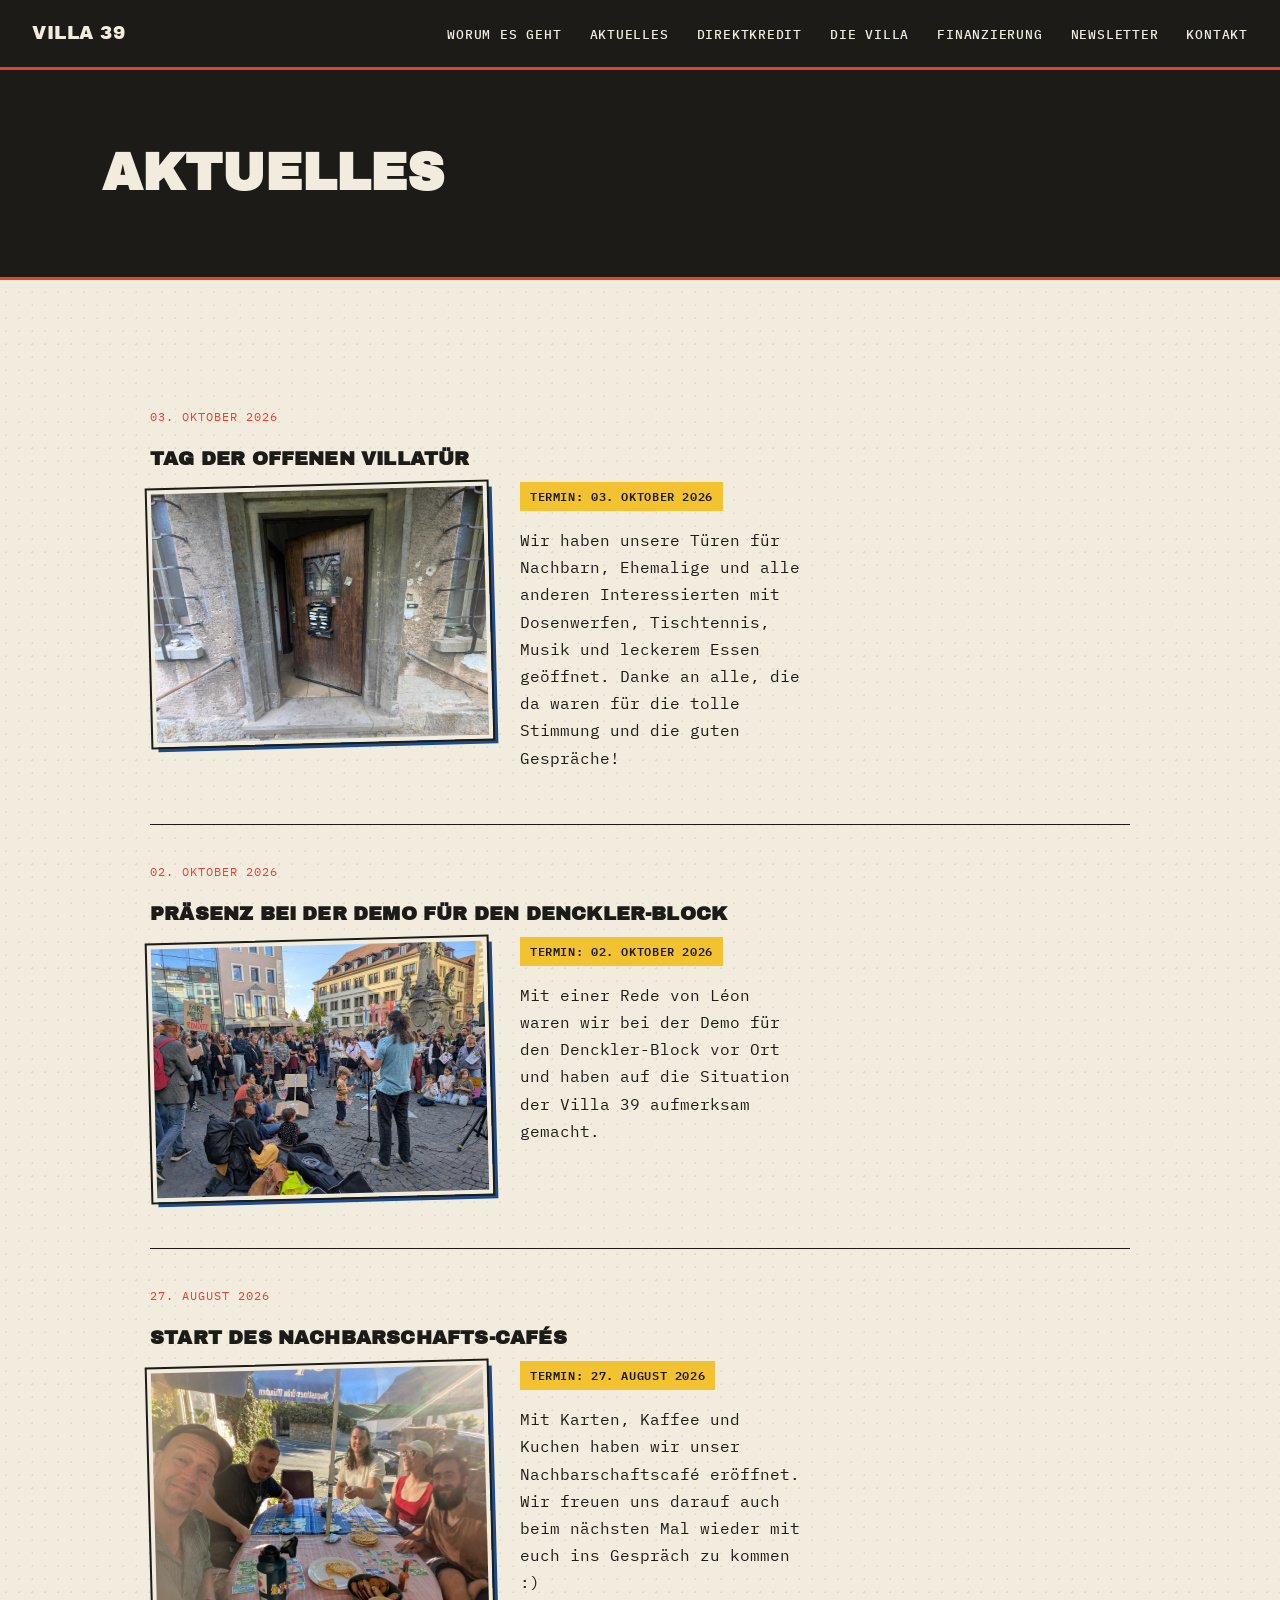
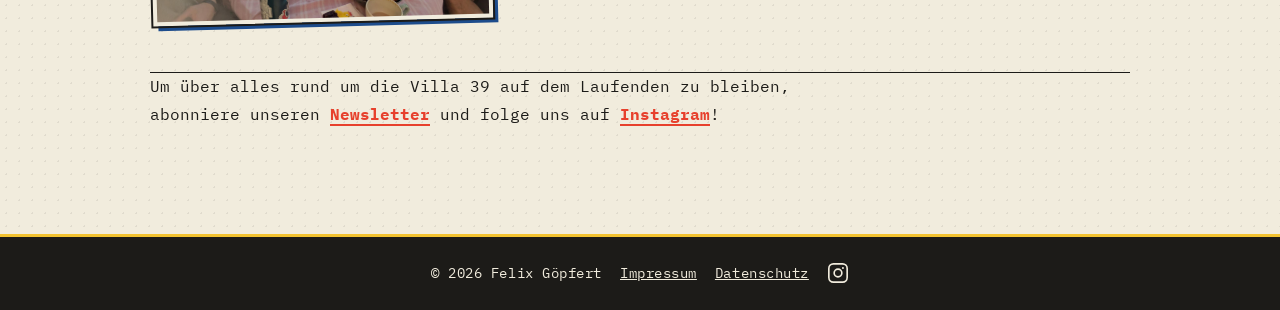
==== aktuelles.html @ ee35cfb6 "add wesite files" ====
<!DOCTYPE html>
<html lang="de">

<head>
    <meta charset="UTF-8">
    <meta name="viewport" content="width=device-width, initial-scale=1.0">

    <title>Aktuelles – Villa 39</title>

    <meta name="description" content="Neuigkeiten aus der Villa 39: Aktionen, Termine und der aktuelle Stand auf dem Weg zum gemeinsamen Hauskauf in Würzburg.">
    <link rel="canonical" href="https://dievilla39.de/aktuelles.html">

    <meta property="og:type" content="website">
    <meta property="og:site_name" content="Villa 39">
    <meta property="og:locale" content="de_DE">
    <meta property="og:title" content="Aktuelles – Villa 39">
    <meta property="og:description" content="Neuigkeiten aus der Villa 39: Aktionen, Termine und der aktuelle Stand auf dem Weg zum gemeinsamen Hauskauf in Würzburg.">
    <meta property="og:url" content="https://dievilla39.de/aktuelles.html">
    <meta property="og:image" content="https://dievilla39.de/images/og-image.jpg">
    <meta property="og:image:width" content="1200">
    <meta property="og:image:height" content="630">
    <meta name="twitter:card" content="summary_large_image">

    <link rel="icon" href="favicon.ico" sizes="any">
    <link rel="icon" type="image/png" sizes="32x32" href="favicon-32x32.png">
    <link rel="icon" type="image/png" sizes="16x16" href="favicon-16x16.png">
    <link rel="icon" type="image/png" sizes="192x192" href="favicon-192.png">
    <link rel="apple-touch-icon" href="apple-touch-icon.png">


    <link rel="stylesheet" href="style.css">
</head>

<body>

    <nav>

        <a href="index.html" class="logo">Villa 39</a>

        <button class="hamburger" id="hamburgerBtn" aria-label="Menü öffnen" aria-expanded="false">
            <span></span>
            <span></span>
            <span></span>
        </button>

        <ul id="navLinks">
            <li><a href="index.html#about">Worum es geht</a></li>
            <li><a href="aktuelles.html">Aktuelles</a></li>
            <li><a href="direktkredit.html">Direktkredit</a></li>
            <li><a href="geschichte.html">Die Villa</a></li>
            <li><a href="finanzierung.html">Finanzierung</a></li>
            <li><a href="index.html#newsletter">Newsletter</a></li>
            <li><a href="index.html#contact">Kontakt</a></li>
        </ul>

    </nav>

    <header class="subpage-hero">
        <h1>Aktuelles</h1>
    </header>

    <main class="subpage-content subpage-content--wide">

        <div class="aktuelles-list aktuelles-list--full" id="aktuellesList">
            <p class="aktuelles-fallback">Meldungen werden geladen …</p>
        </div>

        <p>Um über alles rund um die Villa 39 auf dem Laufenden zu bleiben, abonniere unseren <a href="index.html#newsletter" class="inline-link"><strong>Newsletter</strong></a> und folge uns auf <a href="https://www.instagram.com/dievilla39" target="_blank" rel="noopener" class="inline-link"><strong>Instagram</strong></a>!</p>

    </main>

    <footer>

        <p>© 2026 Felix Göpfert</p>
        <p><a href="impressum.html">Impressum</a></p>
        <p><a href="datenschutz.html">Datenschutz</a></p>

        <a href="https://www.instagram.com/dievilla39" target="_blank" rel="noopener" class="footer-social" aria-label="Villa 39 auf Instagram">
            <svg viewBox="0 0 24 24" width="22" height="22" fill="none" stroke="currentColor" stroke-width="1.8">
                <rect x="2" y="2" width="20" height="20" rx="5"/>
                <circle cx="12" cy="12" r="4.2"/>
                <circle cx="17.4" cy="6.6" r="1.1" fill="currentColor" stroke="none"/>
            </svg>
        </a>

    </footer>

    <script>
        const hamburgerBtn = document.getElementById('hamburgerBtn');
        const navLinks = document.getElementById('navLinks');

        hamburgerBtn.addEventListener('click', () => {
            const isOpen = navLinks.classList.toggle('is-open');
            hamburgerBtn.classList.toggle('is-open', isOpen);
            hamburgerBtn.setAttribute('aria-expanded', isOpen);
        });

        navLinks.querySelectorAll('a').forEach(link => {
            link.addEventListener('click', () => {
                navLinks.classList.remove('is-open');
                hamburgerBtn.classList.remove('is-open');
                hamburgerBtn.setAttribute('aria-expanded', 'false');
            });
        });

        // Aktuelles: alle Meldungen aus news.json laden und in voller Länge anzeigen.
        // Neue Meldung hinzufügen = einfach neuen Eintrag in news.json ergänzen.
        // Lange Texte: Absätze in news.json mit einer Leerzeile ("\n\n") trennen.
        const aktuellesList = document.getElementById('aktuellesList');

        function newsId(item) {
            if (item.id) return item.id;
            const slug = String(item.title).toLowerCase().replace(/[^a-z0-9]+/g, '-').replace(/^-+|-+$/g, '');
            return `meldung-${item.date}-${slug}`;
        }

        function newsParagraphs(item) {
            return String(item.text).split(/\n\s*\n/).map(s => s.trim()).filter(Boolean);
        }

        fetch('news.json')
            .then(res => {
                if (!res.ok) throw new Error('news.json nicht gefunden');
                return res.json();
            })
            .then(items => {
                aktuellesList.innerHTML = '';

                items
                    .slice()
                    .sort((a, b) => new Date(b.date) - new Date(a.date))
                    .forEach(item => {
                        const entry = document.createElement('article');
                        entry.className = 'aktuelles-item';
                        entry.id = newsId(item);

                        const formattedDate = new Date(item.date).toLocaleDateString('de-DE', {
                            day: '2-digit', month: 'long', year: 'numeric'
                        });

                        const dateEl = document.createElement('p');
                        dateEl.className = 'aktuelles-date';
                        dateEl.textContent = formattedDate;

                        const titleEl = document.createElement('h3');
                        titleEl.textContent = item.title;

                        entry.append(dateEl, titleEl);

                        if (item.image) {
                            const imageEl = document.createElement('img');
                            imageEl.className = 'aktuelles-image';
                            imageEl.src = item.image;
                            imageEl.alt = item.imageAlt || '';
                            imageEl.loading = 'lazy';
                            entry.append(imageEl);
                        }

                        if (item.eventDate) {
                            const eventEl = document.createElement('p');
                            eventEl.className = 'aktuelles-event-date';
                            const formattedEventDate = new Date(item.eventDate).toLocaleDateString('de-DE', {
                                day: '2-digit', month: 'long', year: 'numeric'
                            });
                            eventEl.textContent = `Termin: ${formattedEventDate}`;
                            entry.append(eventEl);
                        }

                        newsParagraphs(item).forEach(paragraph => {
                            const textEl = document.createElement('p');
                            textEl.className = 'aktuelles-text';
                            textEl.textContent = paragraph;
                            entry.append(textEl);
                        });

                        aktuellesList.appendChild(entry);
                    });

                // Sprung zu einer bestimmten Meldung (Link "Weiterlesen" von der Startseite)
                if (location.hash) {
                    const target = document.getElementById(decodeURIComponent(location.hash.slice(1)));
                    if (target) target.scrollIntoView();
                }
            })
            .catch(() => {
                aktuellesList.innerHTML = '<p class="aktuelles-fallback">Aktuell keine Meldungen. (Hinweis: news.json muss über einen Server ausgeliefert werden, nicht per Doppelklick geöffnet.)</p>';
            });
    </script>

</body>

</html>
---- style.css ----
/* ============================================================
   Villa 39 — Riso-Flugblatt-Stil
   Statt Corporate-NGO-Glätte: Photokopie, Stempel, Klebeband.
   ============================================================ */

/* Schriften lokal eingebunden (kein Abruf bei Google): Archivo Black, IBM Plex Mono.
   Lizenz: SIL Open Font License 1.1, siehe fonts/LICENSE-*.txt */
@font-face { font-family: "Archivo Black"; font-style: normal; font-weight: 400; font-display: swap; src: url("fonts/archivo-black-latin-400-normal.woff2") format("woff2"); }
@font-face { font-family: "IBM Plex Mono"; font-style: normal; font-weight: 400; font-display: swap; src: url("fonts/ibm-plex-mono-latin-400-normal.woff2") format("woff2"); }
@font-face { font-family: "IBM Plex Mono"; font-style: normal; font-weight: 500; font-display: swap; src: url("fonts/ibm-plex-mono-latin-500-normal.woff2") format("woff2"); }
@font-face { font-family: "IBM Plex Mono"; font-style: normal; font-weight: 600; font-display: swap; src: url("fonts/ibm-plex-mono-latin-600-normal.woff2") format("woff2"); }
@font-face { font-family: "IBM Plex Mono"; font-style: normal; font-weight: 700; font-display: swap; src: url("fonts/ibm-plex-mono-latin-700-normal.woff2") format("woff2"); }

:root {
    --paper: #F1ECDD;
    --paper-dark: #E4DCC4;
    --ink: #1C1B18;
    --riso-red: #E7412D;
    --riso-blue: #1D4C8C;
    --riso-yellow: #F2C230;
    --riso-green: #3F5A34;
    --nav-h: 70px;
}

* {
    margin: 0;
    padding: 0;
    box-sizing: border-box;
}

html {
    scroll-behavior: smooth;
}

body {
    font-family: "IBM Plex Mono", monospace;
    background-color: var(--paper);
    background-image: radial-gradient(rgba(28, 27, 24, 0.08) 1px, transparent 1px);
    background-size: 13px 13px;
    color: var(--ink);
    line-height: 1.7;
    font-size: 16px;
    -webkit-font-smoothing: antialiased;
    -moz-osx-font-smoothing: grayscale;
}

h1, h2, h3, .logo {
    font-family: "Archivo Black", sans-serif;
    text-transform: uppercase;
}

/* ---------- Navigation ---------- */

nav {
    position: fixed;
    top: 0;
    left: 0;
    width: 100%;
    display: flex;
    justify-content: space-between;
    align-items: center;
    padding: 14px 32px;
    min-height: var(--nav-h);
    background: var(--ink);
    border-bottom: 3px solid var(--riso-red);
    z-index: 1000;
}

.logo {
    color: var(--paper);
    font-size: 1.15rem;
    letter-spacing: .5px;
    text-decoration: none;
}

#navLinks {
    display: flex;
    list-style: none;
    gap: 28px;
}

nav a {
    color: var(--paper);
    text-decoration: none;
    font-size: .82rem;
    font-weight: 500;
    text-transform: uppercase;
    letter-spacing: .06em;
    position: relative;
}

nav a:visited {
    color: var(--paper);
}

nav a::after {
    content: "";
    position: absolute;
    left: 0;
    bottom: -4px;
    width: 0;
    height: 2px;
    background: var(--riso-yellow);
    transition: width .2s ease;
}

nav a:hover::after {
    width: 100%;
}

/* Untermenü (Unterstützen) */

nav ul > li.has-submenu {
    position: relative;
}

nav ul > li.has-submenu::after {
    content: "";
    position: absolute;
    top: 100%;
    left: 0;
    right: 0;
    height: 14px;
}

.submenu {
    display: none;
    list-style: none;
    position: absolute;
    top: 100%;
    left: 0;
    margin-top: 14px;
    background: var(--ink);
    border: 2px solid var(--riso-red);
    padding: 8px 0;
    min-width: 190px;
    z-index: 1001;
}

@media (min-width: 801px) {
    li.has-submenu:hover > .submenu,
    li.has-submenu:focus-within > .submenu {
        display: block;
    }
}

.submenu li {
    padding: 0;
}

.submenu a {
    display: block;
    padding: 10px 20px;
    white-space: nowrap;
}

.submenu a::after {
    display: none;
}

/* Hamburger (mobil) */

.hamburger {
    display: none;
    flex-direction: column;
    justify-content: space-between;
    width: 26px;
    height: 18px;
    background: none;
    border: none;
    cursor: pointer;
    z-index: 1100;
}

.hamburger span {
    display: block;
    height: 3px;
    width: 100%;
    background: var(--paper);
    transition: transform .25s ease, opacity .25s ease;
}

.hamburger.is-open span:nth-child(1) {
    transform: translateY(7.5px) rotate(45deg);
}

.hamburger.is-open span:nth-child(2) {
    opacity: 0;
}

.hamburger.is-open span:nth-child(3) {
    transform: translateY(-7.5px) rotate(-45deg);
}

/* ---------- Hero ---------- */

.hero {
    position: relative;
    margin-top: var(--nav-h);
    height: calc(100vh - var(--nav-h));
    background:
        linear-gradient(rgba(231, 65, 45, .32), rgba(28, 27, 24, .68)),
        url("images/hero.jpg");
    background-size: cover;
    background-position: center;
    background-blend-mode: multiply;
    display: flex;
    justify-content: flex-start;
    align-items: center;
    padding-left: 15%;
    padding-right: 8%;
    color: var(--paper);
    overflow: hidden;
}

.hero-content {
    max-width: 620px;
    text-align: left;
}

.eyebrow {
    display: inline-block;
    text-transform: uppercase;
    letter-spacing: 3px;
    font-size: .7rem;
    color: var(--ink);
    background: var(--riso-yellow);
    padding: 3px 8px;
    margin-bottom: 14px;
}

.hero h1 {
    font-size: clamp(3.2rem, 8vw, 4.9rem);
    line-height: 1;
    margin-bottom: 16px;
    color: var(--paper);
    text-shadow: 4px 4px 0 var(--riso-red), -2px -2px 0 var(--riso-blue);
}

.subtitle {
    font-family: "IBM Plex Mono", monospace;
    font-size: 1.15rem;
    max-width: 480px;
    margin-bottom: 40px;
}

.scroll-indicator {
    margin-top: 60px;
    font-size: 2rem;
    opacity: .7;
}

@media (min-width: 801px) {
    .hero {
        background-position: center 25%;
    }
}

.button {
    display: inline-block;
    padding: 13px 28px;
    border: 2.5px solid var(--paper);
    color: var(--paper);
    text-decoration: none;
    text-transform: uppercase;
    letter-spacing: .05em;
    font-size: .85rem;
    font-weight: 600;
    border-radius: 0;
    background: transparent;
    box-shadow: 5px 5px 0 var(--riso-yellow);
    transition: transform .15s ease, box-shadow .15s ease;
}

.button:hover {
    background: var(--paper);
    color: var(--ink);
    transform: translate(-2px, -2px);
    box-shadow: 7px 7px 0 var(--riso-yellow);
}

/* Stempel-Element */

.stamp {
    position: absolute;
    top: 22%;
    right: 9%;
    max-width: 200px;
    background: var(--riso-red);
    color: var(--paper);
    font-family: "Archivo Black", sans-serif;
    text-transform: uppercase;
    font-size: 1rem;
    line-height: 1.3;
    text-align: center;
    padding: 20px 24px;
    transform: rotate(-6deg);
    box-shadow: 8px 8px 0 var(--ink);
    pointer-events: none;
}

/* Zackenkante zwischen Hero und Inhalt */

.torn-edge {
    position: relative;
    height: 26px;
    background: var(--paper);
    clip-path: polygon(
        0% 100%, 4% 30%, 8% 100%, 12% 30%, 16% 100%, 20% 30%, 24% 100%,
        28% 30%, 32% 100%, 36% 30%, 40% 100%, 44% 30%, 48% 100%, 52% 30%,
        56% 100%, 60% 30%, 64% 100%, 68% 30%, 72% 100%, 76% 30%, 80% 100%,
        84% 30%, 88% 100%, 92% 30%, 96% 100%, 100% 30%, 100% 100%
    );
    margin-top: -1px;
}

/* ---------- Main ---------- */

main {
    width: min(980px, 88%);
    margin: 0 auto;
    padding: 100px 0;
}

section {
    margin-bottom: 150px;
    scroll-margin-top: 100px;
}

h2 {
    color: var(--ink);
    font-size: 2.3rem;
    letter-spacing: -0.01em;
    line-height: 1.15;
    margin-bottom: 44px;
    display: inline-block;
    position: relative;
    padding-bottom: 12px;
}

h2::after {
    content: "";
    position: absolute;
    left: 0;
    bottom: 0;
    width: 70px;
    height: 5px;
    background: var(--riso-yellow);
}

/* ---------- About ---------- */

.about-grid {
    display: flex;
    gap: 50px;
    align-items: flex-start;
    margin-top: 0;
    margin-bottom: 30px;
    clear: both;
}

.subpage-content .about-grid {
    margin-top: 80px;
}

.about-grid.reverse {
    flex-direction: row-reverse;
}

.about-grid img {
    width: 45%;
    height: auto;
    border-radius: 0;
    border: 6px solid var(--paper);
    outline: 2px solid var(--ink);
    box-shadow: 8px 8px 0 var(--riso-blue);
    transform: rotate(-2deg);
}

.about-grid div {
    flex: 1;
}

.about-grid p {
    margin-bottom: 20px;
    max-width: 60ch;
}

.about-grid strong {
    color: var(--riso-red);
}

.about-cta {
    margin-top: 12px;
}

.inline-link {
    color: var(--riso-red);
    text-decoration: none;
    border-bottom: 2px solid var(--riso-red);
}

.inline-link:hover {
    opacity: .75;
}

.inline-link:visited {
    color: var(--riso-red);
}

/* ---------- Gallery ---------- */

.gallery {
    display: flex;
    flex-wrap: wrap;
    align-items: flex-start;
    gap: 24px;
}

.gallery img {
    width: calc(33.3% - 16px);
    height: auto;
    border-radius: 0;
    border: 6px solid var(--paper);
    outline: 2px solid var(--ink);
    box-shadow: 6px 6px 0 var(--ink);
}

.gallery img:nth-child(odd) {
    transform: rotate(-2deg);
}

.gallery img:nth-child(even) {
    transform: rotate(2deg);
}

/* ---------- Geschichte & Finanzierung (Text/Bild-Mischung) ---------- */

#geschichte, #finanzierung {
    scroll-margin-top: 100px;
}

.story-lead {
    font-size: 1.2rem;
    max-width: 75ch;
    margin-bottom: 50px;
}

.story-row {
    display: flex;
    gap: 50px;
    align-items: center;
    margin-bottom: 60px;
}

.story-row.reverse {
    flex-direction: row-reverse;
}

.story-row img {
    width: 42%;
    flex-shrink: 0;
    height: auto;
    border: 6px solid var(--paper);
    outline: 2px solid var(--ink);
    transform: rotate(-2deg);
}

.story-row.reverse img {
    transform: rotate(2deg);
}

.story-row.c-red img { box-shadow: 8px 8px 0 var(--riso-red); }
.story-row.c-blue img { box-shadow: 8px 8px 0 var(--riso-blue); }
.story-row.c-green img { box-shadow: 8px 8px 0 var(--riso-green); }

.story-row p {
    flex: 1;
}

.story-pullquote.story-pullquote {
    font-family: "Archivo Black", sans-serif;
    font-size: 1.4rem;
    line-height: 1.4;
    color: var(--riso-red);
    border-left: 6px solid var(--riso-red);
    padding-left: 26px;
    margin: 50px 0;
    max-width: 68ch;
}

/* ---------- Cards ---------- */

.cards {
    display: flex;
    gap: 25px;
}

.card {
    background: var(--paper-dark);
    padding: 30px;
    border-radius: 0;
    border: 2.5px solid var(--ink);
    flex: 1;
    box-shadow: 6px 6px 0 var(--ink);
    transition: transform .18s ease, box-shadow .18s ease;
    display: block;
    color: inherit;
    text-decoration: none;
}

.card:visited {
    color: var(--ink);
}

.card:nth-child(1) { border-color: var(--riso-red); box-shadow: 6px 6px 0 var(--riso-red); }
.card:nth-child(2) { border-color: var(--riso-blue); box-shadow: 6px 6px 0 var(--riso-blue); }
.card:nth-child(3) { border-color: var(--riso-green); box-shadow: 6px 6px 0 var(--riso-green); }

.card h3 {
    font-size: 1.15rem;
    margin-bottom: 14px;
}

.card:nth-child(1) h3 { color: var(--riso-red); }
.card:nth-child(2) h3 { color: var(--riso-blue); }
.card:nth-child(3) h3 { color: var(--riso-green); }

.card:hover {
    transform: translate(-4px, -4px);
}

.card:nth-child(1):hover { box-shadow: 10px 10px 0 var(--riso-red); }
.card:nth-child(2):hover { box-shadow: 10px 10px 0 var(--riso-blue); }
.card:nth-child(3):hover { box-shadow: 10px 10px 0 var(--riso-green); }

.card--static:hover {
    transform: none;
    cursor: default;
}

.card--static:nth-child(1):hover { box-shadow: 6px 6px 0 var(--riso-red); }
.card--static:nth-child(2):hover { box-shadow: 6px 6px 0 var(--riso-blue); }
.card--static:nth-child(3):hover { box-shadow: 6px 6px 0 var(--riso-green); }

.card-arrow {
    display: block;
    margin-top: 16px;
    font-weight: 600;
    text-decoration: none;
    border-bottom: 2px solid currentColor;
    width: fit-content;
}

.card:nth-child(1) .card-arrow { color: var(--riso-red); }
.card:nth-child(2) .card-arrow { color: var(--riso-blue); }
.card:nth-child(3) .card-arrow { color: var(--riso-green); }

/* Explicit colour modifiers, for cards whose DOM position no longer
   matches their intended colour via nth-child (e.g. the featured card) */
.card.card-red { border-color: var(--riso-red); box-shadow: 6px 6px 0 var(--riso-red); }
.card.card-blue { border-color: var(--riso-blue); box-shadow: 6px 6px 0 var(--riso-blue); }
.card.card-green { border-color: var(--riso-green); box-shadow: 6px 6px 0 var(--riso-green); }

.card.card-red h3 { color: var(--riso-red); }
.card.card-blue h3 { color: var(--riso-blue); }
.card.card-green h3 { color: var(--riso-green); }

.card.card-red .card-arrow { color: var(--riso-red); }
.card.card-blue .card-arrow { color: var(--riso-blue); }
.card.card-green .card-arrow { color: var(--riso-green); }

.card.card-red:hover { box-shadow: 10px 10px 0 var(--riso-red); }
.card.card-blue:hover { box-shadow: 10px 10px 0 var(--riso-blue); }
.card.card-green:hover { box-shadow: 10px 10px 0 var(--riso-green); }

.card-featured {
    display: block;
    padding: 46px 50px;
    margin-bottom: 30px;
    box-shadow: 10px 10px 0 var(--riso-red);
}

.card-featured h3 {
    font-size: 1.7rem;
    margin-bottom: 18px;
}

.card-featured p {
    max-width: 70ch;
    font-size: 1.05rem;
}

.card-featured .card-arrow {
    font-size: 1.05rem;
    margin-top: 20px;
}

.card-featured:hover {
    box-shadow: 14px 14px 0 var(--riso-red);
}

.cards-secondary .card {
    padding: 24px;
}

.cards-secondary h3 {
    font-size: 1rem;
}

.cards-secondary p {
    font-size: .92rem;
}

.card:hover .card-arrow {
    opacity: .75;
}

/* ---------- Aktuelles ---------- */

.aktuelles-list {
    display: flex;
    flex-direction: column;
}

.aktuelles-item {
    padding: 16px 0;
    border-bottom: 1px solid var(--ink);
}

.aktuelles-item:first-child {
    padding-top: 0;
}

.aktuelles-date {
    font-size: .78rem;
    text-transform: uppercase;
    letter-spacing: .08em;
    color: var(--riso-red);
    margin-bottom: 6px;
}

.aktuelles-item h3 {
    font-size: 1.2rem;
    letter-spacing: .01em;
    margin-bottom: 6px;
}

.aktuelles-event-date {
    display: inline-block;
    font-size: .78rem;
    text-transform: uppercase;
    letter-spacing: .05em;
    font-weight: 600;
    color: var(--ink);
    background: var(--riso-yellow);
    padding: 4px 10px;
    margin-bottom: 10px;
}

.aktuelles-fallback {
    font-style: italic;
    opacity: .75;
}

.aktuelles-image {
    width: 180px;
    max-width: 40%;
    height: auto;
    float: left;
    margin: 4px 20px 10px 0;
    border: 4px solid var(--paper);
    outline: 2px solid var(--ink);
    box-shadow: 5px 5px 0 var(--riso-blue);
    transform: rotate(-1.5deg);
}

.aktuelles-item::after {
    content: "";
    display: table;
    clear: both;
}

@media (max-width: 500px) {
    .aktuelles-image {
        width: 120px;
        float: none;
        display: block;
        margin: 0 0 14px;
        transform: rotate(0deg);
    }
}

/* Startseite: Texte werden per JS auf ein Zeichenlimit gekürzt (index.html),
   darunter bei Bedarf der Weiterlesen-Link. */

.aktuelles-more {
    margin: 0;
    font-size: .85rem;
    font-weight: 600;
}

.aktuelles-more[hidden] {
    display: none;
}

.aktuelles-item {
    scroll-margin-top: calc(var(--nav-h) + 24px);
}

/* Aktuelles-Unterseite: alle Meldungen, größere Bilder */

.aktuelles-list--full .aktuelles-item {
    padding: 36px 0;
}

.aktuelles-list--full .aktuelles-image {
    width: 340px;
    max-width: 48%;
    margin: 4px 30px 14px 0;
}

@media (max-width: 600px) {
    .aktuelles-list--full .aktuelles-image {
        width: 100%;
        max-width: 100%;
        float: none;
        display: block;
        margin: 0 0 16px;
        transform: rotate(0deg);
    }
}

/* ---------- Newsletter ---------- */

.newsletter-intro {
    max-width: 60ch;
    margin-bottom: 30px;
}

.newsletter-form {
    max-width: 520px;
}

.newsletter-row {
    display: flex;
    gap: 16px;
}

.newsletter-form input[type="email"] {
    flex: 1;
    padding: 13px 16px;
    font-family: "IBM Plex Mono", monospace;
    font-size: .95rem;
    border: 2.5px solid var(--ink);
    border-radius: 0;
    background: var(--paper);
    color: var(--ink);
}

.newsletter-form input[type="email"]:focus {
    outline: none;
    border-color: var(--riso-red);
}

.newsletter-consent {
    display: flex;
    align-items: flex-start;
    gap: 10px;
    margin-top: 16px;
    font-size: .85rem;
    line-height: 1.5;
    cursor: pointer;
}

.newsletter-consent input[type="checkbox"] {
    margin-top: 3px;
    flex-shrink: 0;
    width: 16px;
    height: 16px;
    accent-color: var(--riso-red);
}

.newsletter-honeypot {
    position: absolute;
    left: -9999px;
    width: 1px;
    height: 1px;
    opacity: 0;
}

.button--dark {
    border-color: var(--ink);
    color: var(--ink);
    box-shadow: 5px 5px 0 var(--riso-red);
}

.button--dark:hover {
    background: var(--ink);
    color: var(--paper);
    box-shadow: 7px 7px 0 var(--riso-red);
}

/* ---------- Contact ---------- */

#contact p {
    margin-bottom: 10px;
}

/* ---------- Unterseiten (Impressum, Direktkredit etc.) ---------- */

.subpage-hero {
    margin-top: var(--nav-h);
    background: var(--ink);
    border-bottom: 3px solid var(--riso-red);
    padding: 60px 8%;
}

.subpage-hero h1 {
    color: var(--paper);
    font-size: clamp(2.2rem, 6vw, 3.2rem);
    overflow-wrap: break-word;
}

.subpage-content {
    width: min(760px, 88%);
    margin: 0 auto;
    padding: 90px 0;
}

.subpage-content--wide {
    width: min(980px, 88%);
}

.subpage-content section {
    margin-bottom: 60px;
}

.subpage-content h2 {
    font-size: 1.5rem;
    margin-bottom: 20px;
    scroll-margin-top: calc(var(--nav-h) + 24px);
}

.subpage-content p {
    margin-bottom: 16px;
    max-width: 65ch;
}

.subpage-content > h2 {
    margin-top: 80px;
}

.subpage-content.legal-content > h2 {
    margin-top: 40px;
}

.subpage-content.subpage-content > *:has(+ h2) {
    margin-bottom: 0;
}

.subpage-list {
    list-style: none;
    max-width: 65ch;
}

ol.subpage-list {
    list-style: decimal;
    margin-left: 1.3em;
}

ol.subpage-list li {
    padding-left: 8px;
}

.subpage-list li {
    padding: 10px 0;
    border-bottom: 1px solid var(--paper-dark);
}

.subpage-note {
    font-style: italic;
    opacity: .7;
    font-size: .9rem;
    border-top: 1px solid var(--ink);
    padding-top: 24px;
}

/* ---------- Legal-Dokument (Datenschutzerklärung) ---------- */

.legal-content a {
    color: var(--riso-red);
    text-decoration: none;
    border-bottom: 1px solid var(--riso-red);
}

.legal-content a:visited {
    color: var(--riso-red);
}

.legal-content a:hover {
    opacity: .75;
}

.legal-content h3 {
    font-size: 1.1rem;
    margin: 30px 0 14px;
}

.legal-content .index {
    list-style: none;
    columns: 2;
    column-gap: 30px;
    max-width: 65ch;
    margin: 30px 0 50px;
    font-size: .88rem;
    padding-bottom: 30px;
    border-bottom: 1px solid var(--ink);
}

.legal-content .index li {
    margin-bottom: 10px;
    break-inside: avoid;
}

.legal-content .index-link {
    color: var(--ink);
    text-decoration: none;
    border-bottom: 1px solid var(--paper-dark);
}

.legal-content .index-link:hover {
    border-bottom-color: var(--riso-red);
    color: var(--riso-red);
}

.legal-content .m-elements,
.legal-content .glossary {
    list-style: none;
    max-width: 70ch;
    margin: 16px 0 28px;
}

.legal-content .m-elements > li,
.legal-content .glossary > li {
    padding: 14px 0;
    border-bottom: 1px solid var(--paper-dark);
    font-size: .9rem;
    line-height: 1.65;
}

.legal-content .m-elements > li:first-child,
.legal-content .glossary > li:first-child {
    padding-top: 0;
}

.legal-content strong {
    color: var(--riso-red);
}

.legal-content .seal {
    margin-top: 60px;
    font-size: .78rem;
    opacity: .55;
}

.legal-content .seal a {
    color: inherit;
    text-decoration: underline;
}

@media (max-width: 800px) {
    .legal-content .index {
        columns: 1;
    }
}

.subpage-image {
    width: 100%;
    max-width: 560px;
    height: auto;
    border: 6px solid var(--paper);
    outline: 2px solid var(--ink);
    box-shadow: 8px 8px 0 var(--riso-blue);
    margin-bottom: 40px;
    display: block;
}

.subpage-image--compact {
    max-width: 260px;
    float: left;
    margin: 4px 30px 24px 0;
    transform: rotate(-1.5deg);
}

@media (max-width: 700px) {
    .subpage-image--compact {
        float: none;
        max-width: 220px;
        margin: 0 0 24px;
        transform: rotate(0deg);
    }
}

.qr-placeholder {
    width: 220px;
    height: auto;
    border: 4px solid var(--paper);
    outline: 2px solid var(--ink);
    box-shadow: 6px 6px 0 var(--riso-red);
    margin: 10px 0 16px;
}

.subpage-note-inline {
    font-size: .88rem;
    opacity: .8;
}

@media (max-width: 800px) {

    .subpage-hero {
        padding: 44px 8%;
    }

    .subpage-content {
        padding: 60px 0;
    }

}

/* ---------- Footer ---------- */

footer {
    background: var(--ink);
    color: var(--paper);
    text-align: center;
    padding: 25px;
    font-size: .85rem;
    letter-spacing: .04em;
    border-top: 3px solid var(--riso-yellow);
    display: flex;
    justify-content: center;
    align-items: center;
    gap: 18px;
}

.footer-social {
    color: var(--paper);
    display: inline-flex;
    transition: color .2s ease;
}

.footer-social:visited {
    color: var(--paper);
}

.footer-social:hover {
    color: var(--riso-yellow);
}

footer a:not(.footer-social) {
    color: var(--paper);
    transition: color .2s ease;
}

footer a:not(.footer-social):visited {
    color: var(--paper);
}

footer a:not(.footer-social):hover {
    color: var(--riso-yellow);
}

/* ---------- Responsive ---------- */

@media (max-width: 800px) {

    nav {
        padding: 14px 20px;
    }

    .hamburger {
        display: flex;
    }

    #navLinks {
        position: fixed;
        top: 0;
        right: 0;
        bottom: 0;
        width: min(78vw, 320px);
        background: var(--ink);
        border-left: 3px solid var(--riso-red);
        flex-direction: column;
        justify-content: flex-start;
        overflow-y: auto;
        -webkit-overflow-scrolling: touch;
        gap: 34px;
        padding: 90px 40px 40px;
        transform: translateX(100%);
        transition: transform .3s ease;
    }

    #navLinks.is-open {
        transform: translateX(0);
    }

    nav a {
        font-size: 1.1rem;
    }

    .submenu {
        position: static;
        transform: none;
        background: none;
        border: none;
        margin-top: 12px;
        padding: 0 0 0 18px;
        display: flex;
        flex-direction: column;
        gap: 16px;
    }

    .submenu a {
        padding: 0;
        font-size: .92rem;
        opacity: .8;
    }

    .hero {
        padding-left: 8%;
    }

    .hero h1 {
        font-size: 2.8rem;
    }

    .stamp {
        max-width: 150px;
        padding: 14px 16px;
        font-size: .72rem;
        top: auto;
        bottom: 20%;
        right: 6%;
    }

    .about-grid,
    .gallery,
    .cards,
    .story-row {
        flex-direction: column;
    }

    .about-grid.reverse {
        flex-direction: column;
    }

    .about-grid > div {
        order: 1;
    }

    .about-grid > img {
        order: 2;
    }

    /* Startseite: Überschrift steht außerhalb des Grids, Bild direkt darunter */
    #about .about-grid > img,
    #support .about-grid > img {
        order: 0;
    }

    .story-row.reverse {
        flex-direction: column;
    }

    .about-grid img,
    .gallery img,
    .story-row img {
        width: 100%;
        height: auto;
        transform: rotate(0deg);
    }

    main {
        padding: 70px 0;
    }

    section {
        margin-bottom: 100px;
    }

    .newsletter-form {
        max-width: 100%;
    }

    .newsletter-row {
        flex-direction: column;
    }
}

.aktuelles-list + .about-cta {
    margin: 30px 0 30px;
}

/* Lange Wörter und URLs (z. B. in der Datenschutzerklärung) dürfen auf dem Handy umbrechen */
.subpage-content h2,
.subpage-content h3,
.subpage-content a,
.subpage-content li {
    overflow-wrap: anywhere;
}

/* ---------- Fortschrittsbalken ---------- */

.fund {
    margin: 34px 0 10px;
    max-width: 520px;
}

.fund[hidden] {
    display: none;
}

.fund-head {
    display: flex;
    align-items: baseline;
    flex-wrap: wrap;
    gap: 4px 10px;
    margin-bottom: 10px;
}

.about-grid .fund-now {
    font-family: "Archivo Black", sans-serif;
    font-size: 1.9rem;
    line-height: 1;
    color: var(--riso-red);
    font-variant-numeric: tabular-nums;
}

.fund-of {
    font-size: .85rem;
    text-transform: uppercase;
    letter-spacing: .05em;
}

.fund-track {
    height: 30px;
    border: 3px solid var(--ink);
    background: var(--paper-dark);
    box-shadow: 5px 5px 0 var(--riso-blue);
    overflow: hidden;
}

.fund-fill {
    width: 0;
    height: 100%;
    background-color: var(--riso-red);
    background-image: repeating-linear-gradient(
        -45deg,
        transparent 0 6px,
        rgba(28, 27, 24, .22) 6px 8px
    );
    border-right: 3px solid var(--ink);
    transition: width 1.4s cubic-bezier(.22, .61, .36, 1);
}

.fund-note {
    margin-top: 14px;
    font-size: .8rem;
    line-height: 1.5;
}

.fund-date {
    display: block;
    opacity: .7;
}

/* ---------- Teilen-Button ---------- */

.share-btn {
    padding: 0;
    background: none;
    border-width: 0 0 2px;
    font: inherit;
    cursor: pointer;
}

.share-btn:hover {
    opacity: .75;
}

.share-status {
    font-weight: 600;
    color: var(--riso-red);
}

@media (prefers-reduced-motion: reduce) {
    .fund-fill {
        transition: none;
    }
}

/* ---------- Meilensteine ---------- */

.fund-track {
    position: relative;
}

.fund-tick {
    position: absolute;
    top: 0;
    bottom: 0;
    width: 3px;
    margin-left: -1.5px;
    background: var(--ink);
}

.fund-toggle-wrap {
    margin-top: 10px;
}

.fund-toggle {
    padding: 0;
    background: none;
    border-width: 0 0 2px;
    font: inherit;
    font-size: .85rem;
    cursor: pointer;
}

.fund-toggle:hover {
    opacity: .75;
}

.ms-panel {
    display: grid;
    grid-template-rows: 0fr;
    visibility: hidden;
    transition: grid-template-rows .4s ease, visibility 0s linear .4s;
}

.ms-panel.is-open {
    grid-template-rows: 1fr;
    visibility: visible;
    transition: grid-template-rows .4s ease, visibility 0s;
}

.ms-inner {
    overflow: hidden;
    min-height: 0;
}

.ms-list {
    list-style: none;
    margin: 16px 0 0;
    padding: 0;
}

.ms-item {
    position: relative;
    margin-bottom: 20px;
}

.ms-head {
    display: flex;
    justify-content: space-between;
    align-items: baseline;
    gap: 12px;
    margin-bottom: 6px;
    font-size: .85rem;
}

.ms-title {
    font-weight: 600;
    transition: color .3s ease;
}

.ms-amount {
    font-size: .8rem;
    opacity: .7;
    white-space: nowrap;
}

.ms-track {
    height: 18px;
    border: 2.5px solid var(--ink);
    background: var(--paper-dark);
    overflow: hidden;
}

.ms-fill {
    width: 0;
    height: 100%;
    background-color: var(--riso-red);
    background-image: repeating-linear-gradient(
        -45deg,
        transparent 0 6px,
        rgba(28, 27, 24, .22) 6px 8px
    );
    transition: background-color .4s ease;
}

.ms-stamp {
    position: absolute;
    right: 10px;
    top: 25px;
    padding: 2px 10px;
    border: 2.5px solid var(--riso-red);
    background: var(--paper);
    color: var(--riso-red);
    font-family: "Archivo Black", sans-serif;
    font-size: .75rem;
    text-transform: uppercase;
    letter-spacing: .05em;
    transform: rotate(-6deg) scale(0);
    opacity: 0;
    pointer-events: none;
    transition: transform .45s cubic-bezier(.34, 1.56, .64, 1), opacity .15s ease;
}

.ms-item.is-done .ms-fill {
    background-color: #a39e91;
}

.ms-item.is-done .ms-title {
    color: #7d796e;
}

.ms-item.is-stamped .ms-stamp {
    transform: rotate(-6deg) scale(1);
    opacity: 1;
}

@media (prefers-reduced-motion: reduce) {
    .ms-panel,
    .ms-panel.is-open,
    .ms-stamp,
    .ms-fill {
        transition: none;
    }
}

/* Anreißer auf der Startseite: Abstand zwischen Button und nächster Überschrift */
#geschichte .about-cta:not(:last-child) {
    margin-bottom: 70px;
}

/* Mittlere Breiten: sieben Menüpunkte sollen in einer Zeile bleiben */
@media (min-width: 801px) and (max-width: 1040px) {
    nav {
        padding: 14px 20px;
    }

    #navLinks {
        gap: 16px;
    }

    nav a {
        font-size: .74rem;
        letter-spacing: .03em;
    }
}
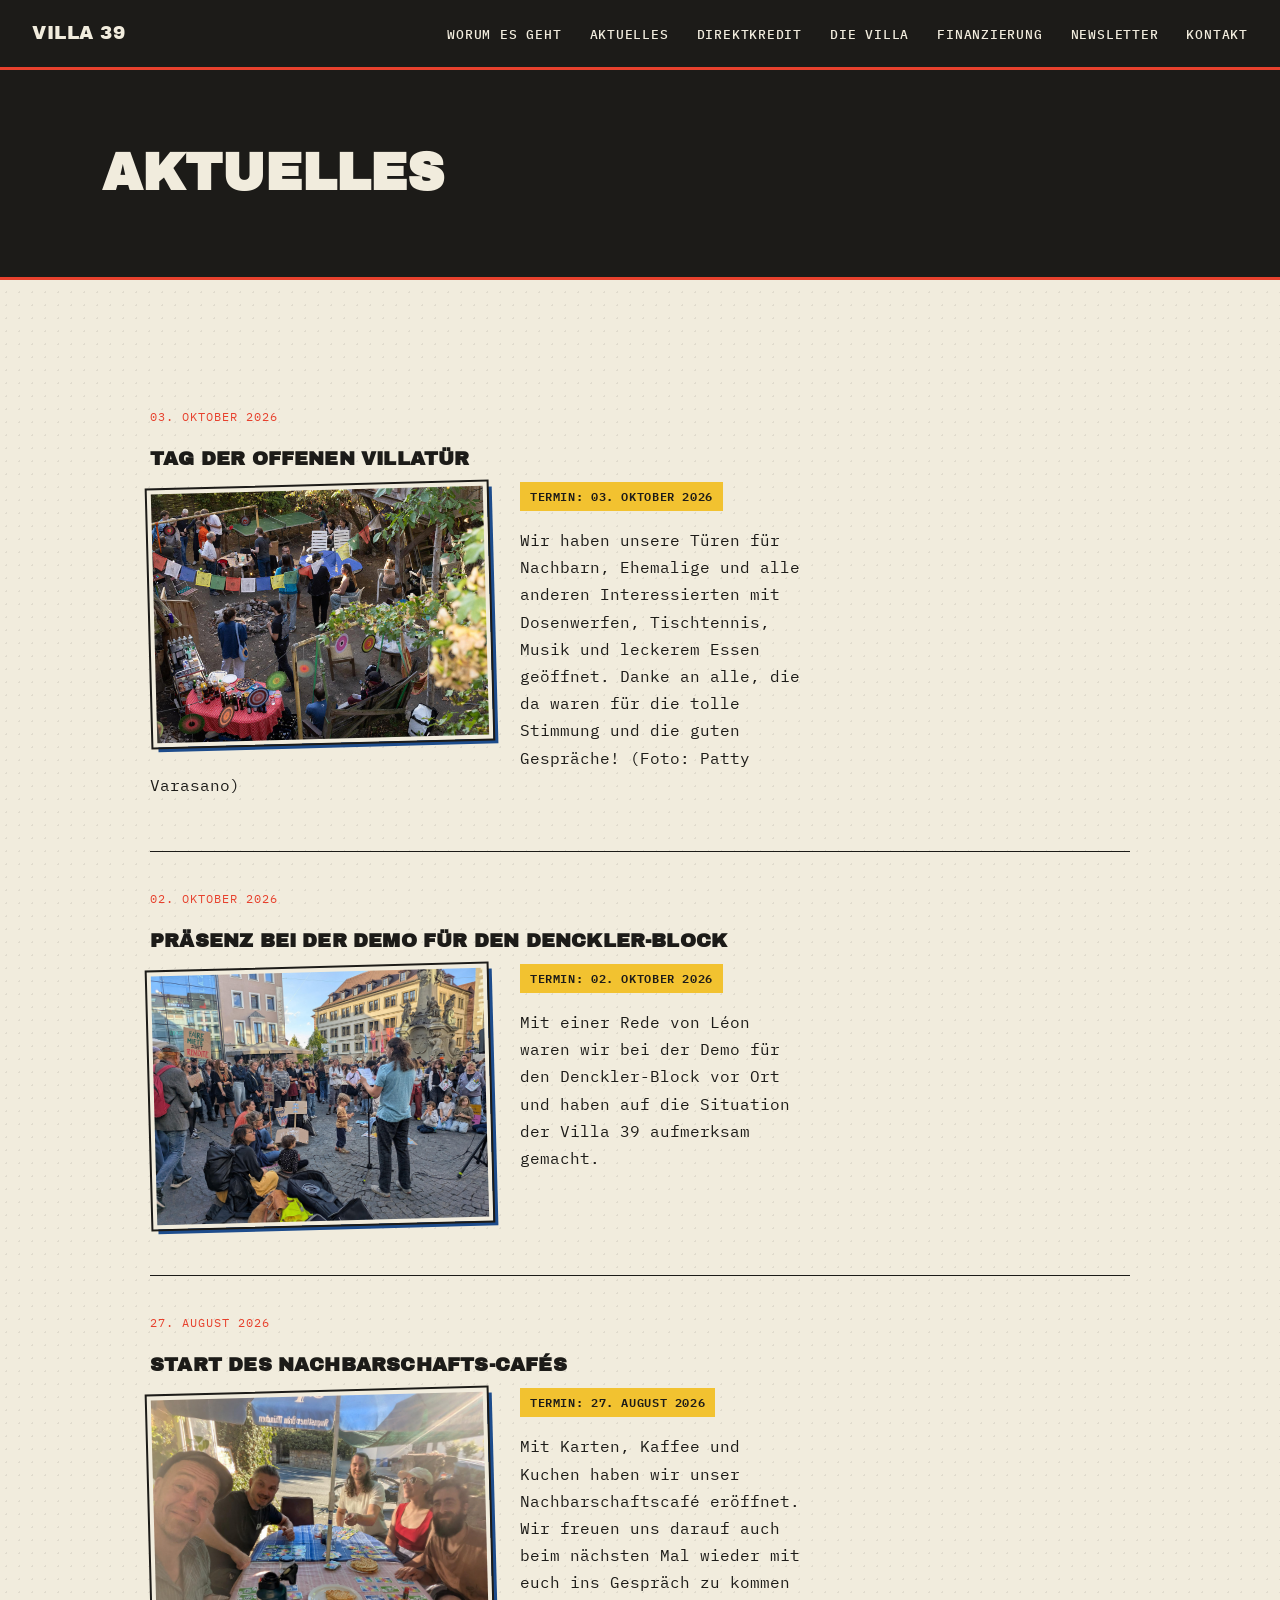
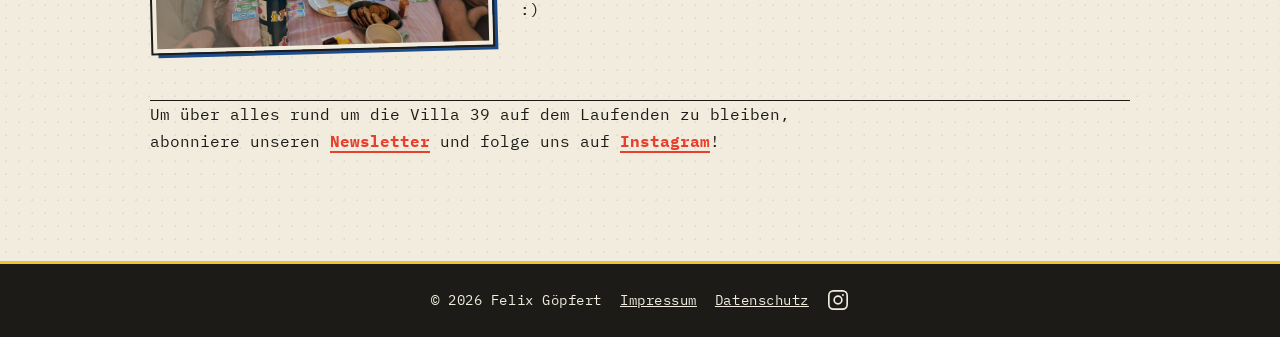
==== commit e814df65: "Add possibility to insert links to news section Syntax: [visible text](link)" ====
--- a/aktuelles.html
+++ b/aktuelles.html
@@ -118,6 +118,36 @@
             return String(item.text).split(/\n\s*\n/).map(s => s.trim()).filter(Boolean);
         }
 
+        // Links im Text: In news.json einfach [sichtbares Wort](https://adresse) schreiben.
+        function textSegments(text) {
+            const segs = [];
+            const re = /\[([^\]]+)\]\(([^)\s]+)\)/g;
+            let last = 0, m;
+            while ((m = re.exec(text))) {
+                if (m.index > last) segs.push({ text: text.slice(last, m.index) });
+                segs.push({ text: m[1], href: m[2] });
+                last = re.lastIndex;
+            }
+            if (last < text.length) segs.push({ text: text.slice(last) });
+            return segs;
+        }
+
+        function appendSegments(el, segs) {
+            for (const seg of segs) {
+                const safe = seg.href && (/^(https?:|mailto:)/i.test(seg.href) || !/^[a-z][a-z0-9+.-]*:/i.test(seg.href));
+                if (safe) {
+                    const a = document.createElement('a');
+                    a.className = 'inline-link';
+                    a.href = seg.href;
+                    if (/^https?:/i.test(seg.href)) { a.target = '_blank'; a.rel = 'noopener noreferrer'; }
+                    a.textContent = seg.text;
+                    el.append(a);
+                } else {
+                    el.append(seg.text);
+                }
+            }
+        }
+
         fetch('news.json')
             .then(res => {
                 if (!res.ok) throw new Error('news.json nicht gefunden');
@@ -169,7 +199,7 @@
                         newsParagraphs(item).forEach(paragraph => {
                             const textEl = document.createElement('p');
                             textEl.className = 'aktuelles-text';
-                            textEl.textContent = paragraph;
+                            appendSegments(textEl, textSegments(paragraph));
                             entry.append(textEl);
                         });
 
--- a/style.css
+++ b/style.css
@@ -1264,6 +1264,25 @@
     transition: width 1.4s cubic-bezier(.22, .61, .36, 1);
 }
 
+.fund-supporters {
+    margin-top: 16px;
+}
+
+.about-grid .fund-count {
+    font-family: "Archivo Black", sans-serif;
+    font-size: 1.3rem;
+    line-height: 1;
+    color: var(--riso-blue);
+    font-variant-numeric: tabular-nums;
+    margin-right: 6px;
+}
+
+.fund-count-label {
+    font-size: .85rem;
+    text-transform: uppercase;
+    letter-spacing: .05em;
+}
+
 .fund-note {
     margin-top: 14px;
     font-size: .8rem;
